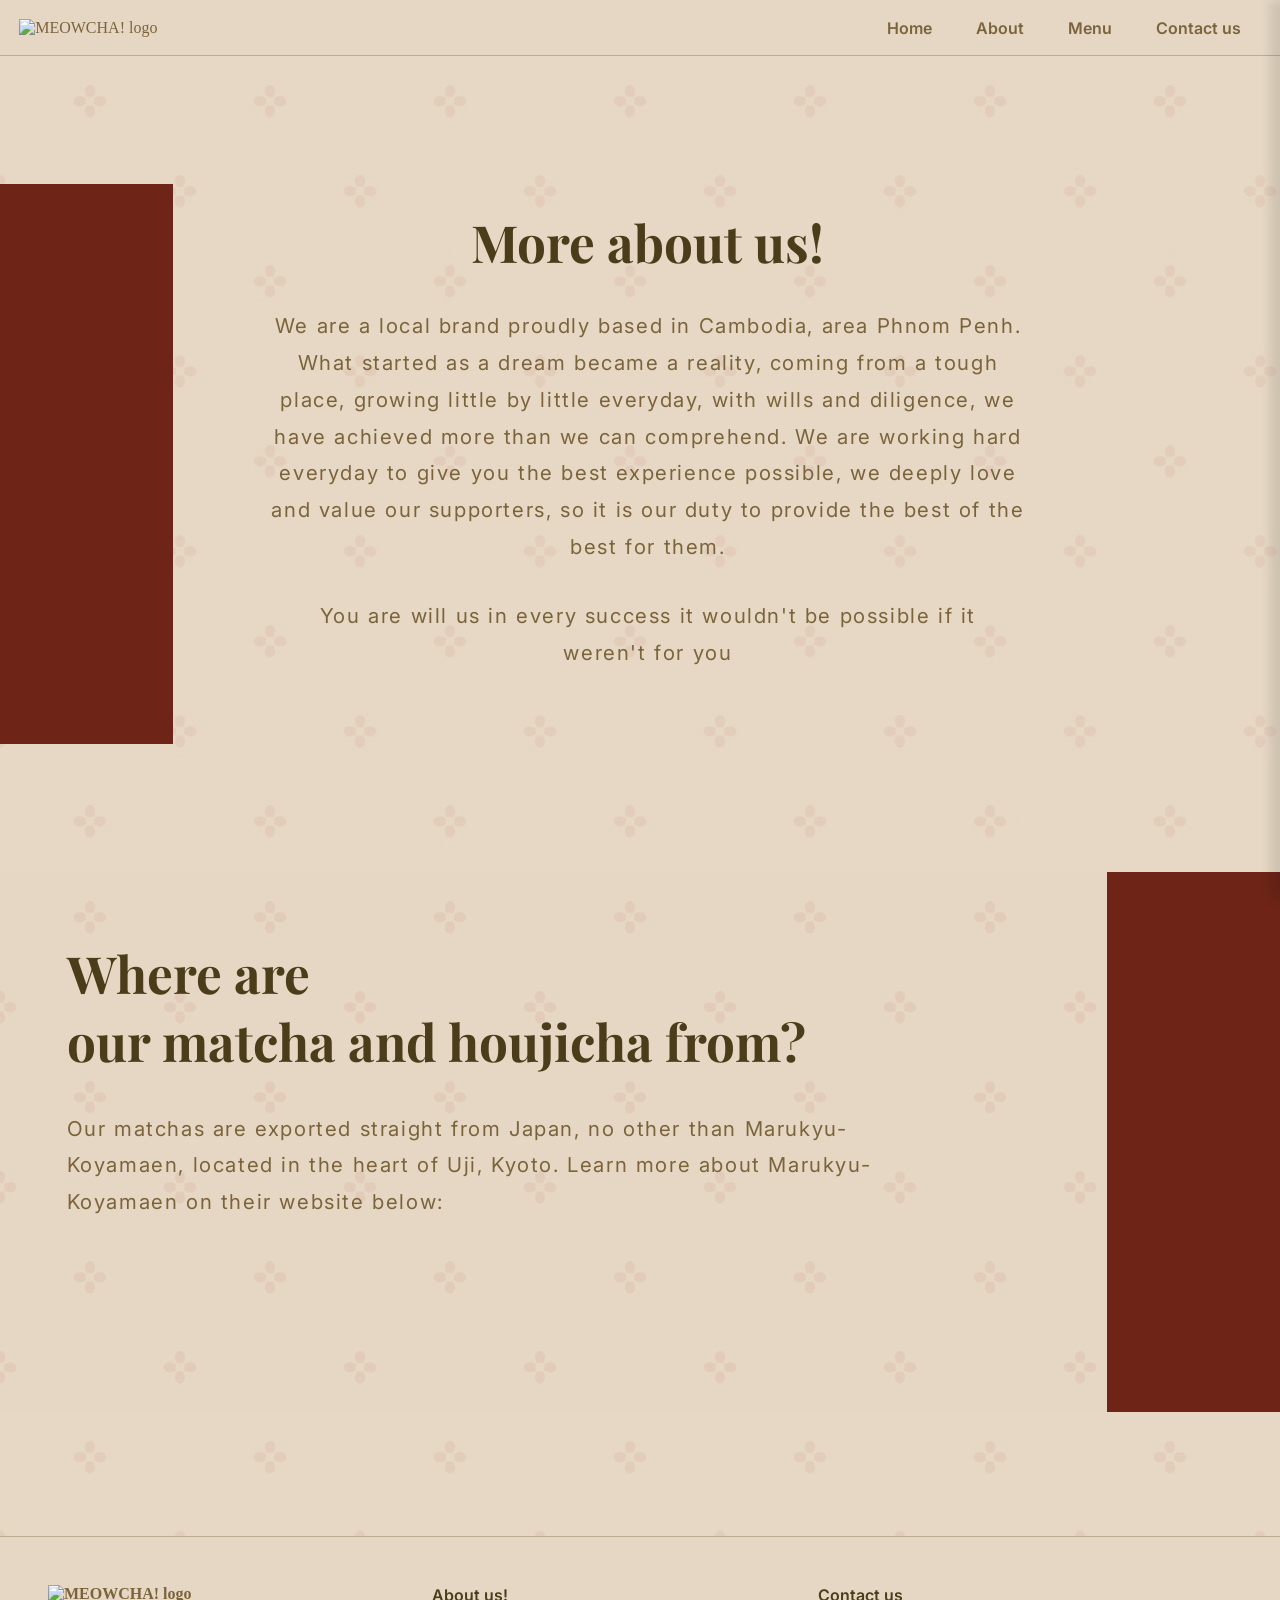
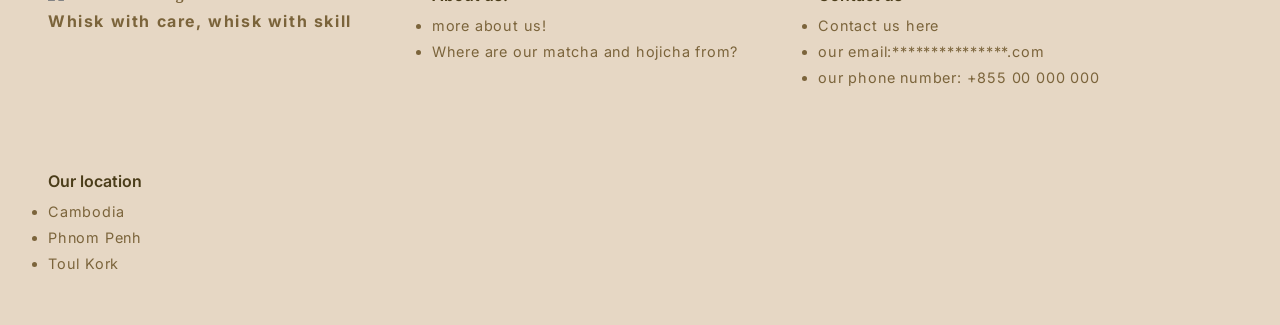
==== aboutUs.html @ 89fdeff4 "Adding background for about and menu" ====
<!DOCTYPE html>
<html lang="en">
<head>
    <meta charset="UTF-8">
    <meta name="viewport" content="width=device-width, initial-scale=1.0">
    <link rel="stylesheet" href="aboutUs.css">
    <title>MEOWCHA!-About us</title>
    <link rel="preconnect" href="https://fonts.googleapis.com">
    <link rel="preconnect" href="https://fonts.gstatic.com" crossorigin>
    <link href="https://fonts.googleapis.com/css2?family=Inter:ital,opsz,wght@0,14..32,100..900;1,14..32,100..900&family=Playfair+Display:ital,wght@0,400..900;1,400..900&display=swap" rel="stylesheet">
</head>
<body>

    <header>
        <input type="checkbox" id="menu_toggle" class="menu_toggle">
    
        <div class="container_nav">
            <a href="index.html"><img id="logo" src="./src/MEOWCHA!.svg" alt="MEOWCHA! logo"></a>

            <nav class="navbar">
                <ul class="nav_links">
                    <li><a href="index.html">Home</a></li>
                    <li><a href="aboutUs.html">About</a></li>
                    <li><a href="menu.html">Menu</a></li>
                    <li><a href="contactUs.html">Contact us</a></li>
                </ul>
            </nav>

            <label for="menu_toggle" class="hamburger_btn">
                <svg xmlns="http://www.w3.org/2000/svg" height="24px" viewBox="0 -960 960 960" width="24px" fill="#7B643B"><path d="M120-240v-80h720v80H120Zm0-200v-80h720v80H120Zm0-200v-80h720v80H120Z"/></svg>
            </label>
        </div>

        <div class="container_sidebar">
            <label for="menu_toggle" class="close_sidebar">
                <svg xmlns="http://www.w3.org/2000/svg" height="24px" viewBox="0 -960 960 960" width="24px" fill="#7B643B"><path d="m256-200-56-56 224-224-224-224 56-56 224 224 224-224 56 56-224 224 224 224-56 56-224-224-224 224Z"/></svg>
            </label>
            <div class="line"></div>
            <nav class="sidebar">
                <ul class="sidebar_link">
                    <li><a href="index.html">Home</a></li>
                    <li><a href="aboutUs.html">About</a></li>
                    <li><a href="menu.html">Menu</a></li>
                    <li><a href="contactUs.html">Contact us</a></li>
                </ul>
            </nav>
        </div>

        <div class="overlay"></div>
    </header>

    <div class="aboutUs_container" id="moreAboutUs">
        <div class="redBar1"></div>
        <div class="aboutUs_text_container" >
            <h1>More about us!</h1>
            <p>We are a local brand proudly based in Cambodia, area Phnom Penh. What started as a dream became a reality, coming from a tough place, growing little by little everyday, with wills and diligence, we have achieved more than we can comprehend. We are working hard everyday to give you the best experience possible, we deeply love and value our supporters, so it is our duty to provide the best of the best for them.</p>
            <div class="inner_text_container">
                <p>You are will us in every success it wouldn't be possible if it weren't for you</p>
            </div>
        </div>

        <div class="backgroundStyle3"></div>
    </div>

    <div class="where_container" id="where">
        <div class="where_text_container">
            <h1>Where are</h1>
            <h1>our matcha and houjicha from?</h1>
            <div class="textPadding2"></div>
            <p>Our matchas are exported straight from Japan, no other than Marukyu-Koyamaen, located in the heart of Uji, Kyoto. Learn more about Marukyu-Koyamaen on their website below:</p>
        </div>
        <div class="redbar2"></div>

        <div class="backgroundStyle3"></div>
    </div>

    <div class="img_container">
        <a href="https://www.marukyu-koyamaen.co.jp/english/company.html" target="_blank"><img src="./src/image-company_en.jpg" alt=""></a>

        <div class="backgroundStyle3"></div>
    </div>

    <footer>
        <div class="footer_container">
            <div class="footer_column">
                <a href="index.html#logo"><img src="./src/MEOWCHA!.svg" alt="MEOWCHA! logo"></a>
                <h4>Whisk with care, whisk with skill</h4>
            </div>

            <div class="footer_column1">
                <a class="footer_top" href="aboutUs.html">About us!</a>
                <ul class="footer_list_container">
                    <li><a href="#moreAboutUs">more about us!</a></li>
                    <li><a href="#where">Where are our matcha and hojicha from?</a></li>
                </ul>
            </div>

            <div class="footer_column1">
                <a class="footer_top" href="contactUs.html">Contact us</a>
                <ul class="footer_list_container">
                    <li><a href="contactUs.html">Contact us here</a></li>
                    <li><a href="">our email:***************.com</a></li>
                    <li><a href="">our phone number: +855 00 000 000</a></li>
                </ul>
            </div>

            <div class="footer_column1">
                <a class="footer_top" href="https://www.google.com/maps/place/Toul+Kork+District,+Phnom+Penh/@11.5694285,104.8975468,14z/data=!3m1!4b1!4m6!3m5!1s0x310951725d8c4835:0x2047e2df9364f385!8m2!3d11.5726398!4d104.899008!16s%2Fg%2F1v_s3c3d?entry=ttu&g_ep=EgoyMDI2MDYwOS4wIKXMDSoASAFQAw%3D%3D" target="_blank">Our location</a>
                <ul class="footer_list_container">
                    <li><a href="https://www.google.com/maps/place/Cambodia/@12.1454395,104.9824451,7z/data=!3m1!4b1!4m6!3m5!1s0x310787bfd4dc3743:0xe4b7bfe089f41253!8m2!3d12.565679!4d104.990963!16zL20vMDF4Ymd4?entry=ttu&g_ep=EgoyMDI2MDYwOS4wIKXMDSoASAFQAw%3D%3D" target="_blank">Cambodia</a></li>
                    <li><a href="https://www.google.com/maps/place/Phnom+Penh/@11.5793642,104.8901867,11z/data=!3m1!4b1!4m6!3m5!1s0x3109513dc76a6be3:0x9c010ee85ab525bb!8m2!3d11.5563738!4d104.9282099!16zL20vMGRsd2o?entry=ttu&g_ep=EgoyMDI2MDYwOS4wIKXMDSoASAFQAw%3D%3D" target="_blank">Phnom Penh</a></li>
                    <li><a href="https://www.google.com/maps/place/Toul+Kork+District,+Phnom+Penh/@11.5694277,104.8769471,14z/data=!3m1!4b1!4m6!3m5!1s0x310951725d8c4835:0x2047e2df9364f385!8m2!3d11.5726398!4d104.899008!16s%2Fg%2F1v_s3c3d?entry=ttu&g_ep=EgoyMDI2MDYwOS4wIKXMDSoASAFQAw%3D%3D" target="_blank">Toul Kork</a></li>
                </ul>
            </div>
        </div>
    </footer>

</body>
</html>
---- aboutUs.css ----
:root {
    --base:#E6D7C4; 
    --lightBrown:#7B643B;
    --darkBrown:#4B3D1A;
    --sand:#CFBB9A;
    --darkRed:#6E2518;
    --lightGreen:#B7C884;
    --darkGreen:#364025;
}

* {
    margin: 0;
    padding: 0;
    box-sizing: border-box;
}

body {
    min-height: 100vh;
}

header {
    border-bottom: 1px solid #BCAD91;
    background-color: var(--base);
}

.container_sidebar {
    position: fixed;
    display: flex;
    /* display: none; */
    flex-direction: column;
    padding: 1rem 2rem;
    height: 100vh;
    width: 230px;
    top: 0;
    right: 0;
    z-index: 999;
    background-color:rgb(230, 215, 196);
    box-shadow: -10px 0 10px rgba(0, 0, 0, 0.1);
    gap: 1.5rem;
    transform: translateX(100%);
    transition: transform 0.9s ease;
}

.overlay {
    position: fixed;
    top: 0;
    left: 0;
    width: 100vw;
    height: 100vh;
    background-color: rgba(0, 0, 0, 0.6);
    z-index: 6;
    opacity: 0;
    pointer-events: none;
    transition: opacity 0.9s ease;
}

.sidebar_link li {
    list-style-type: none;
    padding-bottom: 1.5rem;
    font-weight: 600;
}

.sidebar_link a {
    position: relative;
}

.sidebar_link a:after {
    content: "";
    position: absolute;
    background-color: #6E2518;
    height: 3px;
    width: 0px;
    left: 0px;
    bottom: -5px;
    transition: 0.5s;
}

.sidebar_link a:hover {
    color: #634d27;
}

.sidebar_link a:hover:after {
    width: 100%;
}

.close_sidebar svg path {
    fill: var(--lightBrown);
    transition: fill 0.3s ease;
    transition: scale 0.2s ease;
}

.close_sidebar:hover svg path {
    fill: var(--darkRed);
    scale: 1.1;
}

.line {
    border-top: 1px solid #BCAD91;
}

.menu_toggle {
    display: none;
}

input#menu_toggle {
    display: none !important;
}

.hamburger_btn {
    display: none;
    cursor: pointer;
}

.hamburger_btn svg path {
    fill: var(--lightBrown);
    transition: fill 0.3s ease;
    transition: scale 0.2s ease;
}

.hamburger_btn:hover svg path {
    fill: var(--darkRed);
    scale: 1.1;
}

.menu_toggle:checked ~ .container_sidebar {
    transform: translateX(0);
    transition: transform 0.9s ease;
}

.menu_toggle:checked ~ .overlay {
    /* backdrop-filter: blur(5px); */
    opacity: 0.9;
    pointer-events: auto;
}

.close_sidebar {
    cursor: pointer;
    /* margin-left: auto; */
    align-self: flex-end;
    display: block;
    width: fit-content;
}

.container_nav {
    display: flex;
    justify-content: space-between;
    align-items: center;
    height: 55px;
    max-width: 1600px;
    padding: 0 1.2rem;
    margin: 0 auto;
}

.nav_links li {
    display: inline-block;
    padding: 15px;
    font-weight: 600;
}

.nav_links a {
    position: relative;
    padding: 0 5px;
}

.nav_links a:after {
    content: "";
    position: absolute;
    background-color: var(--darkRed);
    height: 3px;
    width: 0px;
    left: 0px;
    bottom: -5px;
    transition: 0.3s;
}

.nav_links a:hover {
    color: #634d27;
}

.nav_links a:hover:after {
    width: 100%;
}

#logo {
    transition: 200ms ease;
}

#logo:hover {
    scale: 1.05;
}

li {
    font-family: "Inter", sans-serif;
    color: var(--lightBrown);
}

h1 {
    font-family: "Playfair Display", serif;
}

p, h4 {
    font-family: "Inter", sans-serif;
    letter-spacing: 0.1rem;
}

a {
    text-decoration: none;
    color: var(--lightBrown);
}

.aboutUs_container {
    display: flex;
    position: relative;
    padding: 8rem 0rem;
    max-width: 100vw;
    gap: clamp(1rem, 5.2vw, 7rem);
    background-color: var(--base);
}

.redBar1 {
    width: clamp(6rem, 13.54vw, 18rem);
    min-height: clamp(40rem, 41.6vh, 43rem);
    background-color: var(--darkRed);
}

.aboutUs_text_container {
    display: flex;
    flex-direction: column;
    align-items: center;
    text-align: center;
    width: 40%;
    min-width: clamp(15rem, 60.41vw, 65rem);
}

.aboutUs_text_container h1 {
    color: var(--darkBrown);
    font-size: clamp(2rem, 4vw, 5rem);
    /* letter-spacing: 0.2rem; */
    padding-top: 1.5rem;
    padding-bottom: 2rem;
}

.aboutUs_text_container p {
    color: var(--lightBrown);
    line-height: 1.8;
    font-size: clamp(0.8rem, 1.6vw, 2rem);
    padding-bottom: 2rem;
}

.inner_text_container {
    text-align: center;
    max-width: 44rem;
}

.where_container {
    display: flex;
    position: relative;
    justify-content: space-between;
    padding-left: clamp(1rem, 5.2vw, 5rem);
    max-width: 100vw;
    background-color: var(--base);
}

.redbar2 {
    width: clamp(6rem, 13.54vw, 18rem);
    height: 60vh;
    background-color: var(--darkRed);
}

.where_text_container {
    width: 70%;
    min-width: clamp(20rem, 60.41vw, 65rem);
    padding-top: clamp(3rem, 5.2vw, 5.5rem);
}

.where_text_container h1 {
    color: var(--darkBrown);
    font-size: clamp(2rem, 4vw, 5rem);
    /* letter-spacing: 0.2rem; */
}

.where_text_container p {
    color: var(--lightBrown);
    line-height: 1.8;
    font-size: clamp(0.8rem, 1.6vw, 2rem);
}

.textPadding2 {
    height: 4vh;
}

.img_container {
    position: relative;
    padding-bottom: clamp(4rem, 8.3vw, 8rem);
    padding-left: clamp(2rem, 5.2vw, 5rem);
    background-color: var(--base);
}

.img_container img {
    width: 70%;
    height: auto;
}

.aboutUs_text_container h1, .aboutUs_text_container p, .where_text_container h1, .where_text_container p, .redBar1, .redbar2, .img_container img {
    position: relative;
    z-index: 3;
}

.backgroundStyle3 {
    width: 100%;
    height: 100%;
    top: 0;
    left: 0;
    position: absolute;
    background-image: url(./src/backgroundAbout.png);
    z-index: 2;
    opacity: 0.05;
}

footer {
    background-color: var(--base);
}

.footer_container {
    display: flex;
    flex-wrap: wrap;
    margin: 0 auto;
    padding: 3rem 3rem;
    gap: 5rem;
    border-top: 1px solid #BCAD91;
}

.footer_top {
    display: inline-block;
    transition: 200ms ease;
}

.footer_top:hover {
    scale: 1.08;
}

.footer_list_container {
    margin-top: 0.5rem;
}

.footer_list_container li {
    line-height: 1.8;
    letter-spacing: 0.05rem;
    font-size: clamp(0.9rem, 1.04vw, 1rem);
    transition: 200ms ease;
}

.footer_column a {
    display: inline-block;
    transition: 200ms ease;
}

.footer_column a:hover {
    scale: 1.05;
}

.footer_list_container li:hover {
    scale: 1.05;
}

.footer_column {
    color: var(--lightBrown);
    font-weight: 700;
}

.footer_column h4 {
    padding-top: 0.5rem;
}

.footer_top {
    color: var(--darkBrown);
    font-family: "Inter", sans-serif;
    font-weight: 600;
}

@media (max-width: 1400px) {
    .redBar1 {
        min-height: 35rem;
    }

    .aboutUs_container {
        gap: 5.5rem;
    }
}

@media (max-width: 1100px) {
    .redBar1 {
        min-height: 30rem;
    }
}

@media (max-width: 768px) {
    .hamburger_btn {
        display: block;
    }

    .navbar {
        display: none;
    }
}

@media (max-width: 530px) {
    .redBar1 {
        min-height: 20rem;
    }

    .aboutUs_container {
        gap: 3rem;
    }
}

@media (max-width: 490) {
    .aboutUs_text_container {
        max-width: clamp(10rem, 15vw, 15rem);
        padding-right: 1rem;
    }

    .redBar1 {
        max-width: clamp(3rem, 1vw, 1rem);
    }
}

@media (max-width: 460px) {
    .redBar1 {
        max-width: clamp(3rem, 3vw, 3rem);
    }

    .where_text_container {
        min-width: clamp(15rem, 20.38vw, 20rem);
    }

    .redbar2 {
        max-width: clamp(3rem, 6.25vw, 6rem);
        min-height: 70vh;
    }
}

@media (max-width: 360px) {
    .aboutUs_container {
        padding: 4rem 0rem;
    }
    
    /* .redBar1 {
        max-width: 3rem;
    } */

    /* .aboutUs_text_container {
        min-width: 15rem;
    } */
}

html {
    scroll-behavior: smooth;
}
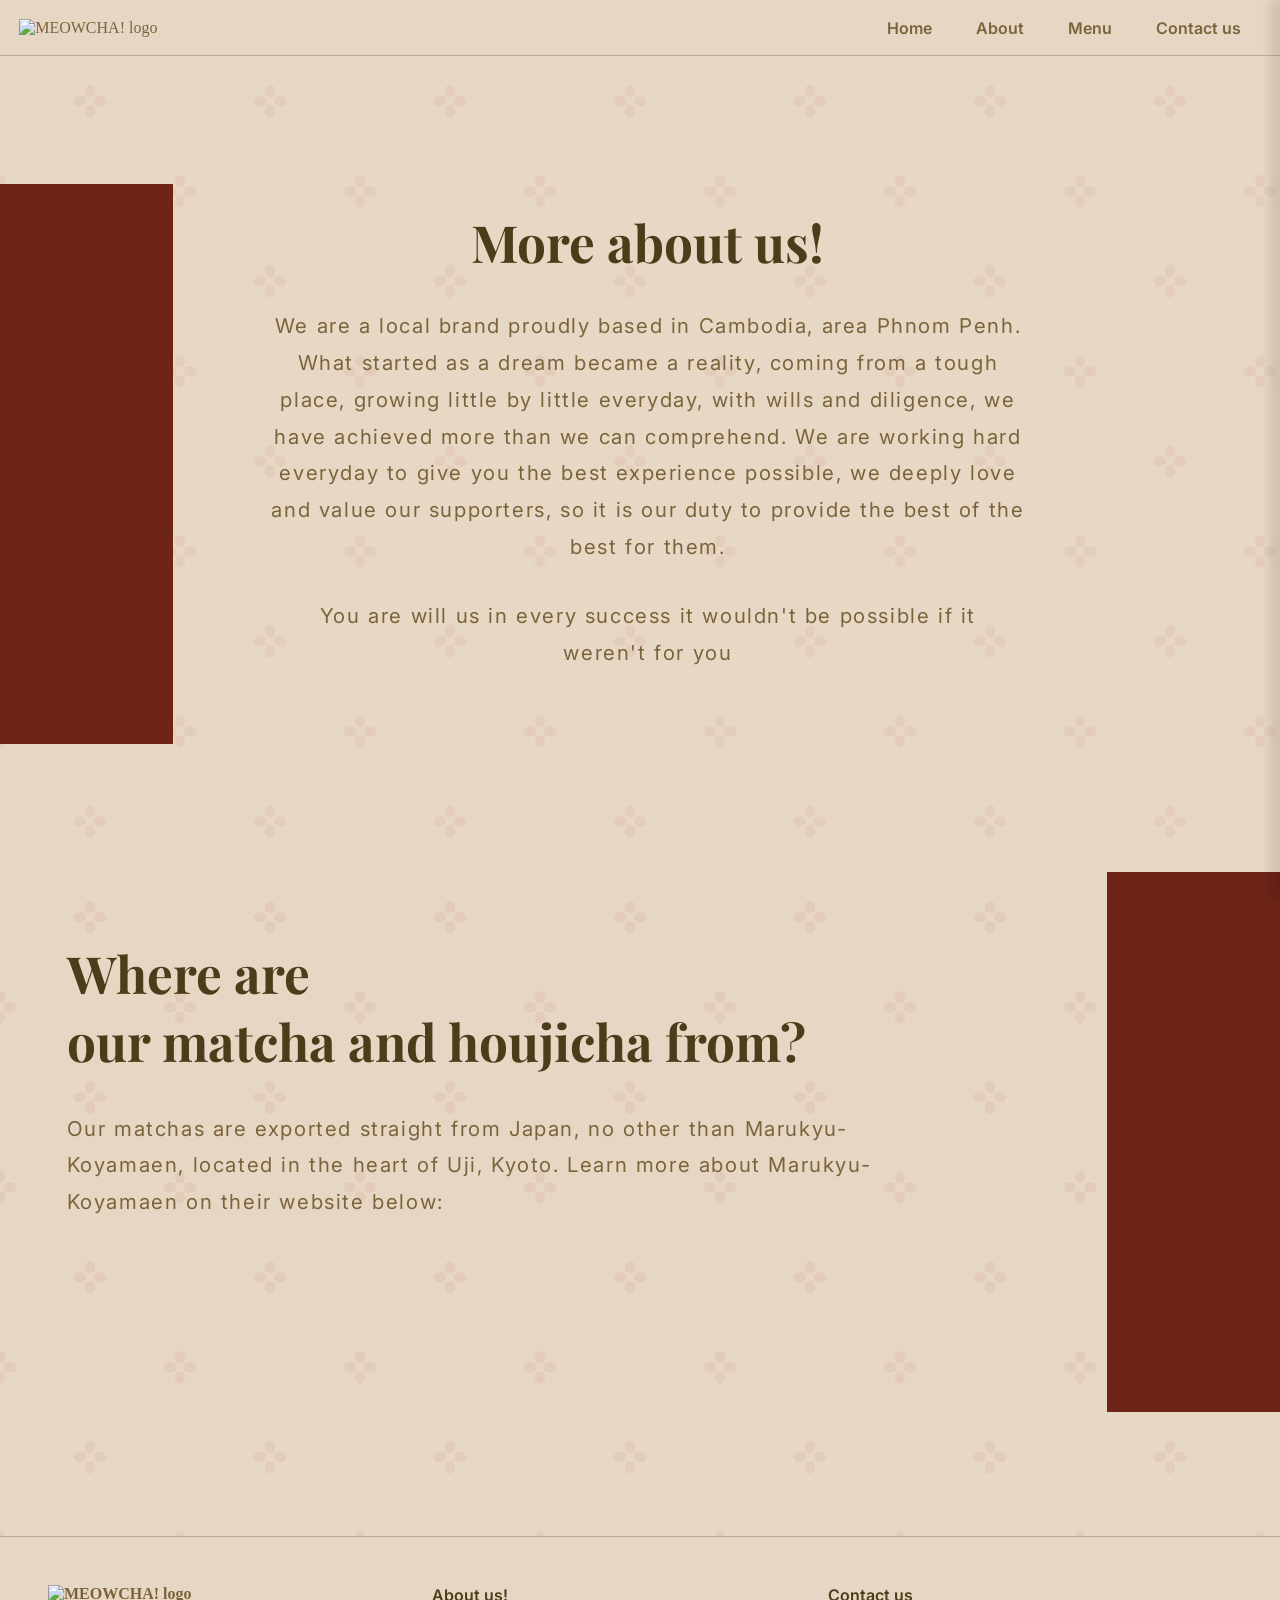
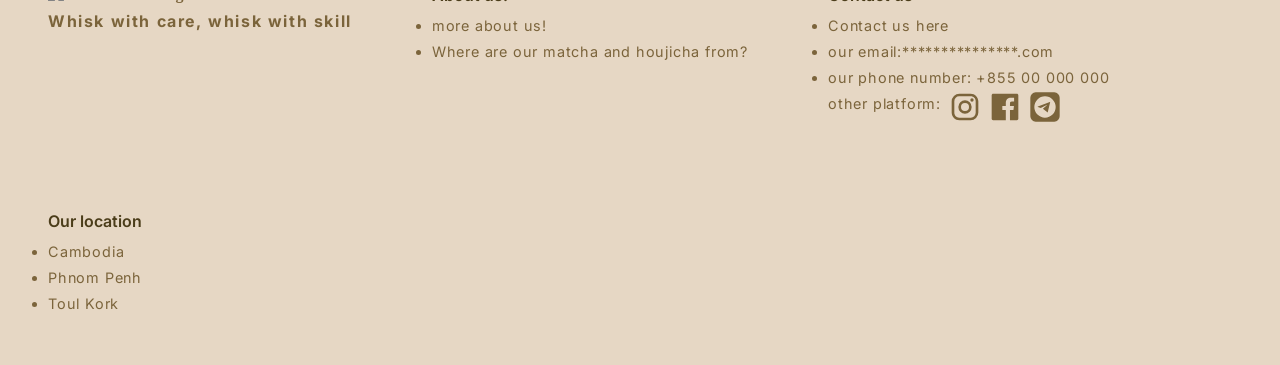
==== commit 789284b7: "Adding icon to footer" ====
--- a/aboutUs.html
+++ b/aboutUs.html
@@ -83,15 +83,15 @@
     <footer>
         <div class="footer_container">
             <div class="footer_column">
-                <a href="index.html#logo"><img src="./src/MEOWCHA!.svg" alt="MEOWCHA! logo"></a>
+                <a href="#logo"><img src="./src/MEOWCHA!.svg" alt="MEOWCHA! logo"></a>
                 <h4>Whisk with care, whisk with skill</h4>
             </div>
 
             <div class="footer_column1">
                 <a class="footer_top" href="aboutUs.html">About us!</a>
                 <ul class="footer_list_container">
-                    <li><a href="#moreAboutUs">more about us!</a></li>
-                    <li><a href="#where">Where are our matcha and hojicha from?</a></li>
+                    <li><a href="aboutUs.html#moreAboutUs">more about us!</a></li>
+                    <li><a href="aboutUs.html#where">Where are our matcha and houjicha from?</a></li>
                 </ul>
             </div>
 
@@ -101,6 +101,28 @@
                     <li><a href="contactUs.html">Contact us here</a></li>
                     <li><a href="">our email:***************.com</a></li>
                     <li><a href="">our phone number: +855 00 000 000</a></li>
+                    <li id="align_icon"> other platform:
+                        <a href="">
+                            <svg xmlns="http://www.w3.org/2000/svg" width="1em" height="1em" viewBox="0 0 24 24" class="icon">
+                                <path d="M0 0h24v24H0z" fill="none" />
+                                <path fill="currentColor" d="M7.8 2h8.4C19.4 2 22 4.6 22 7.8v8.4a5.8 5.8 0 0 1-5.8 5.8H7.8C4.6 22 2 19.4 2 16.2V7.8A5.8 5.8 0 0 1 7.8 2m-.2 2A3.6 3.6 0 0 0 4 7.6v8.8C4 18.39 5.61 20 7.6 20h8.8a3.6 3.6 0 0 0 3.6-3.6V7.6C20 5.61 18.39 4 16.4 4zm9.65 1.5a1.25 1.25 0 0 1 1.25 1.25A1.25 1.25 0 0 1 17.25 8A1.25 1.25 0 0 1 16 6.75a1.25 1.25 0 0 1 1.25-1.25M12 7a5 5 0 0 1 5 5a5 5 0 0 1-5 5a5 5 0 0 1-5-5a5 5 0 0 1 5-5m0 2a3 3 0 0 0-3 3a3 3 0 0 0 3 3a3 3 0 0 0 3-3a3 3 0 0 0-3-3" />
+                            </svg>
+                        </a>
+
+                        <a href="">
+                            <svg xmlns="http://www.w3.org/2000/svg" width="1em" height="1em" viewBox="0 0 24 24" class="icon">
+                                <path d="M0 0h24v24H0z" fill="none" />
+                                <path fill="currentColor" fill-rule="evenodd" d="M15.725 22v-7.745h2.6l.389-3.018h-2.99V9.31c0-.874.243-1.47 1.497-1.47h1.598v-2.7a21 21 0 0 0-2.33-.12c-2.304 0-3.881 1.407-3.881 3.99v2.227H10v3.018h2.607V22H3.104C2.494 22 2 21.506 2 20.896V3.104C2 2.494 2.494 2 3.104 2h17.792C21.506 2 22 2.494 22 3.104v17.792c0 .61-.494 1.104-1.104 1.104z" />
+                            </svg>
+                        </a>
+
+                        <a href="">
+                            <svg xmlns="http://www.w3.org/2000/svg" width="1em" height="1em" viewBox="0 0 24 24" class="icon">
+                                <path d="M0 0h24v24H0z" fill="none" />
+                                <path fill="currentColor" fill-rule="evenodd" d="M5 1a4 4 0 0 0-4 4v14a4 4 0 0 0 4 4h14a4 4 0 0 0 4-4V5a4 4 0 0 0-4-4zm15 11a8 8 0 1 1-16 0a8 8 0 0 1 16 0m-13.468-.236c0-.074.049-.145.118-.17l8.963-3.417a.19.19 0 0 1 .185.034c.05.043.072.114.057.179l-1.788 7.518a.18.18 0 0 1-.114.129a.18.18 0 0 1-.17-.023l-3.375-2.718l3.012-2.702a.11.11 0 0 0 .017-.142a.11.11 0 0 0-.139-.036l-4.475 2.311l-2.173-.793a.19.19 0 0 1-.118-.17" clip-rule="evenodd" />
+                            </svg>
+                        </a>
+                    </li>
                 </ul>
             </div>
 
--- a/aboutUs.css
+++ b/aboutUs.css
@@ -378,6 +378,22 @@
     font-weight: 600;
 }
 
+#align_icon {
+    display: flex;
+    gap: 0.5rem;
+}
+
+.icon {
+    border-radius: 0.5rem;
+    width: 32px;
+    height: 32px;
+    transition: 200ms ease;
+}
+
+.icon:hover {
+    scale: 1.1;
+}
+
 @media (max-width: 1400px) {
     .redBar1 {
         min-height: 35rem;
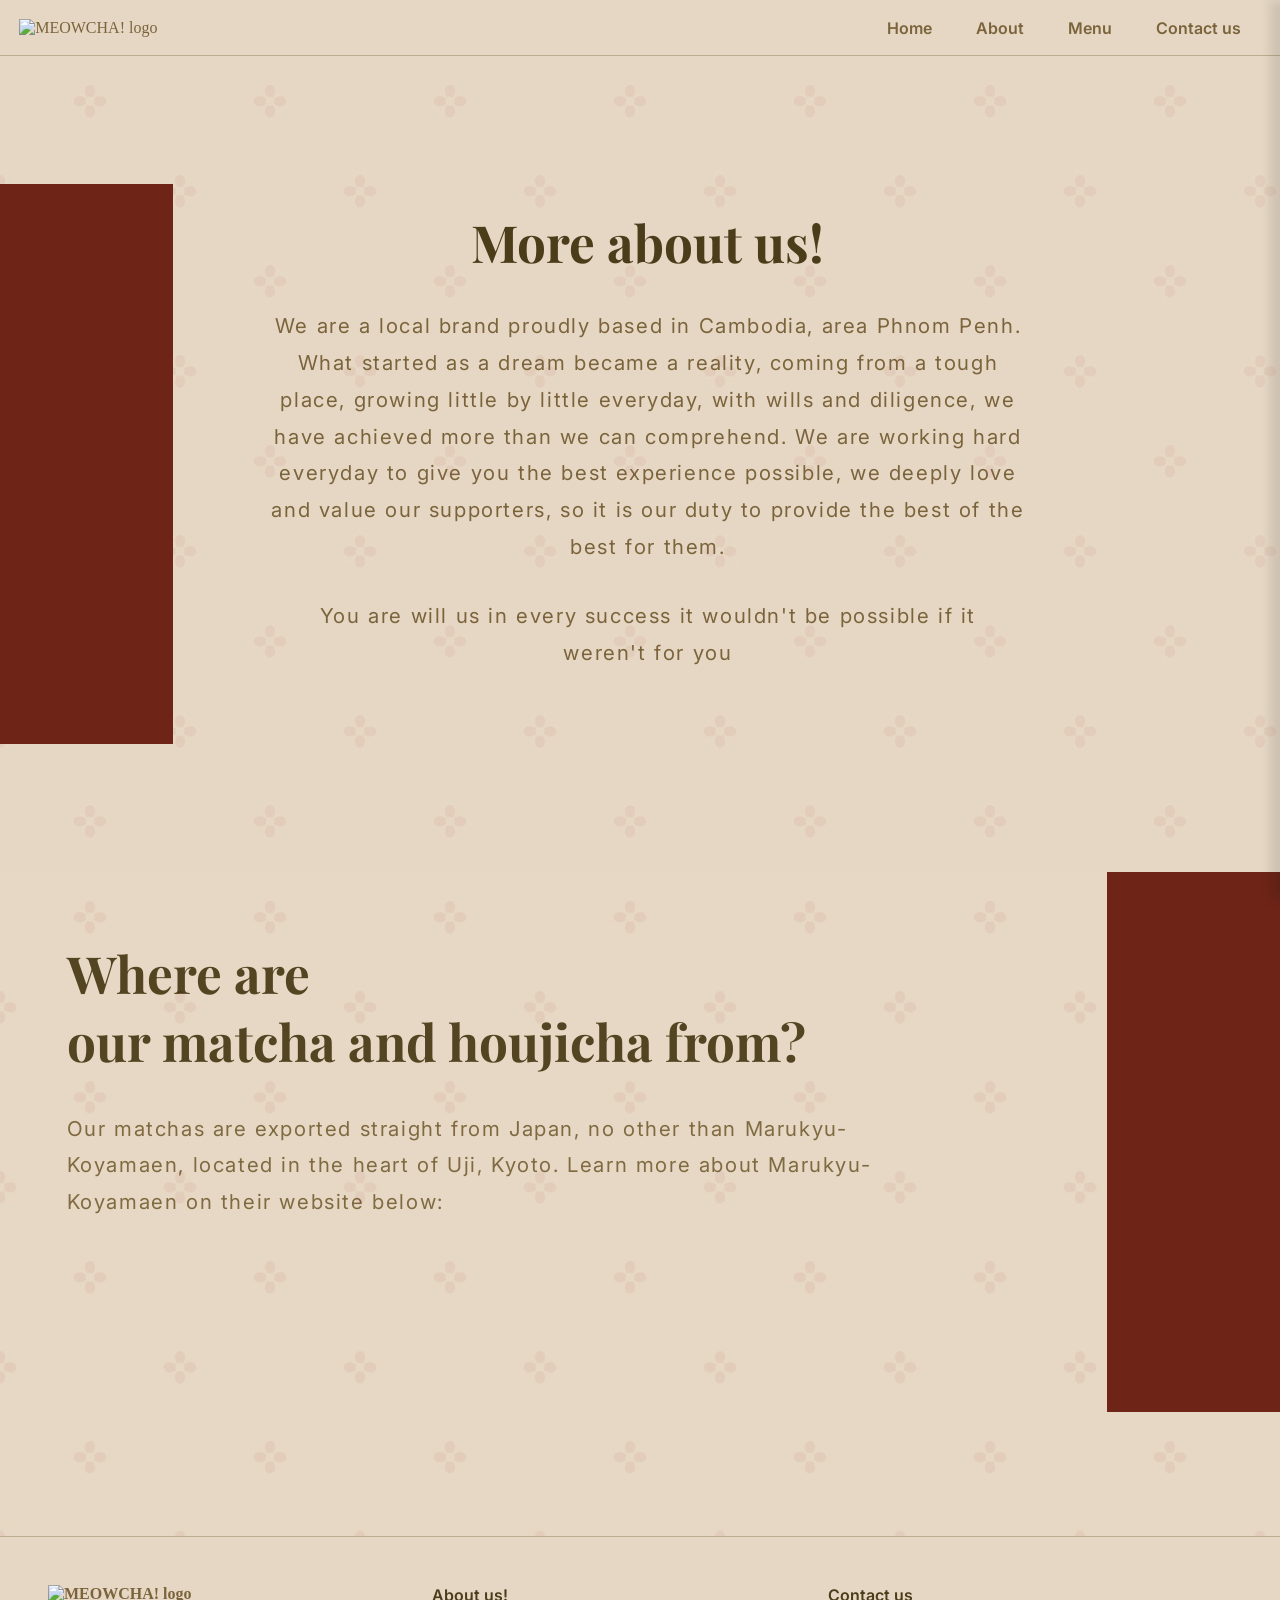
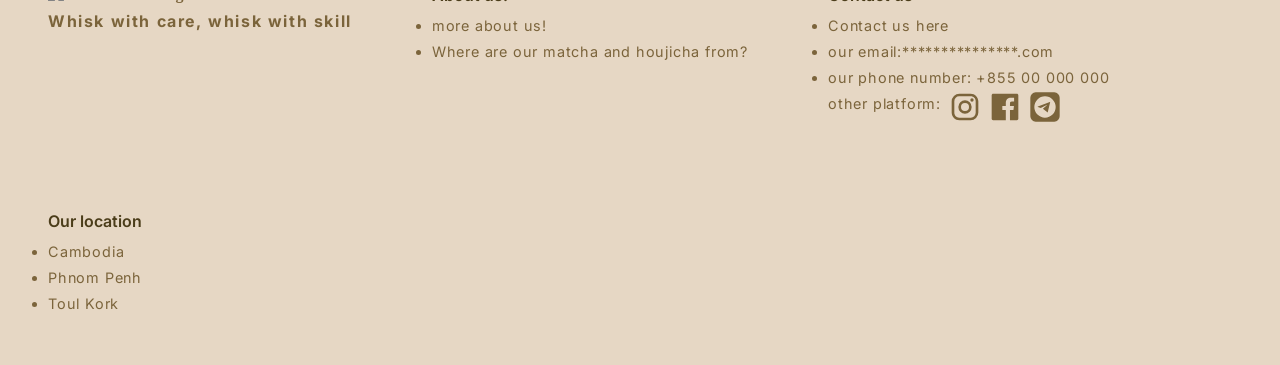
==== commit 3e45ad87: "Adding extra animation to about us page" ====
--- a/aboutUs.html
+++ b/aboutUs.html
@@ -51,7 +51,7 @@
 
     <div class="aboutUs_container" id="moreAboutUs">
         <div class="redBar1"></div>
-        <div class="aboutUs_text_container" >
+        <div id="text1" class="aboutUs_text_container">
             <h1>More about us!</h1>
             <p>We are a local brand proudly based in Cambodia, area Phnom Penh. What started as a dream became a reality, coming from a tough place, growing little by little everyday, with wills and diligence, we have achieved more than we can comprehend. We are working hard everyday to give you the best experience possible, we deeply love and value our supporters, so it is our duty to provide the best of the best for them.</p>
             <div class="inner_text_container">
@@ -63,7 +63,7 @@
     </div>
 
     <div class="where_container" id="where">
-        <div class="where_text_container">
+        <div id="text2" class="where_text_container">
             <h1>Where are</h1>
             <h1>our matcha and houjicha from?</h1>
             <div class="textPadding2"></div>
--- a/aboutUs.css
+++ b/aboutUs.css
@@ -16,6 +16,7 @@
 
 body {
     min-height: 100vh;
+    background-color: var(--base);
 }
 
 header {
@@ -221,7 +222,22 @@
     width: clamp(6rem, 13.54vw, 18rem);
     min-height: clamp(40rem, 41.6vh, 43rem);
     background-color: var(--darkRed);
-}
+    animation: slideInText 0.8s;
+    animation-timing-function: ease-in;
+    animation-fill-mode: both;
+    animation-delay: 0.1s;
+}
+
+@keyframes slideInText {
+        0% {
+            transform: translateX(-30%);
+            opacity: 0;
+        }
+        100% {
+            transform: translateX(0%);
+            opacity: 1;
+        }
+    }
 
 .aboutUs_text_container {
     display: flex;
@@ -230,6 +246,11 @@
     text-align: center;
     width: 40%;
     min-width: clamp(15rem, 60.41vw, 65rem);
+}
+
+#text1 {
+    animation: slideInText 0.8s;
+    animation-timing-function: ease-in;
 }
 
 .aboutUs_text_container h1 {
@@ -265,6 +286,28 @@
     width: clamp(6rem, 13.54vw, 18rem);
     height: 60vh;
     background-color: var(--darkRed);
+    animation: slideInText1 0.8s;
+    animation-timing-function: ease-in;
+    animation-fill-mode: both;
+    animation-delay: 0.9s;
+}
+
+@keyframes slideInText1 {
+        0% {
+            transform: translateX(30%);
+            opacity: 0;
+        }
+        100% {
+            transform: translateX(0%);
+            opacity: 1;
+        }
+    }
+
+#text2 {
+    animation: slideInText1 0.8s;
+    animation-timing-function: ease-in;
+    animation-fill-mode: both;
+    animation-delay: 0.8s;
 }
 
 .where_text_container {
@@ -299,6 +342,10 @@
 .img_container img {
     width: 70%;
     height: auto;
+    animation: slideInText 0.8s;
+    animation-timing-function: ease-in;
+    animation-fill-mode: both;
+    animation-delay: 1.6s;
 }
 
 .aboutUs_text_container h1, .aboutUs_text_container p, .where_text_container h1, .where_text_container p, .redBar1, .redbar2, .img_container img {
